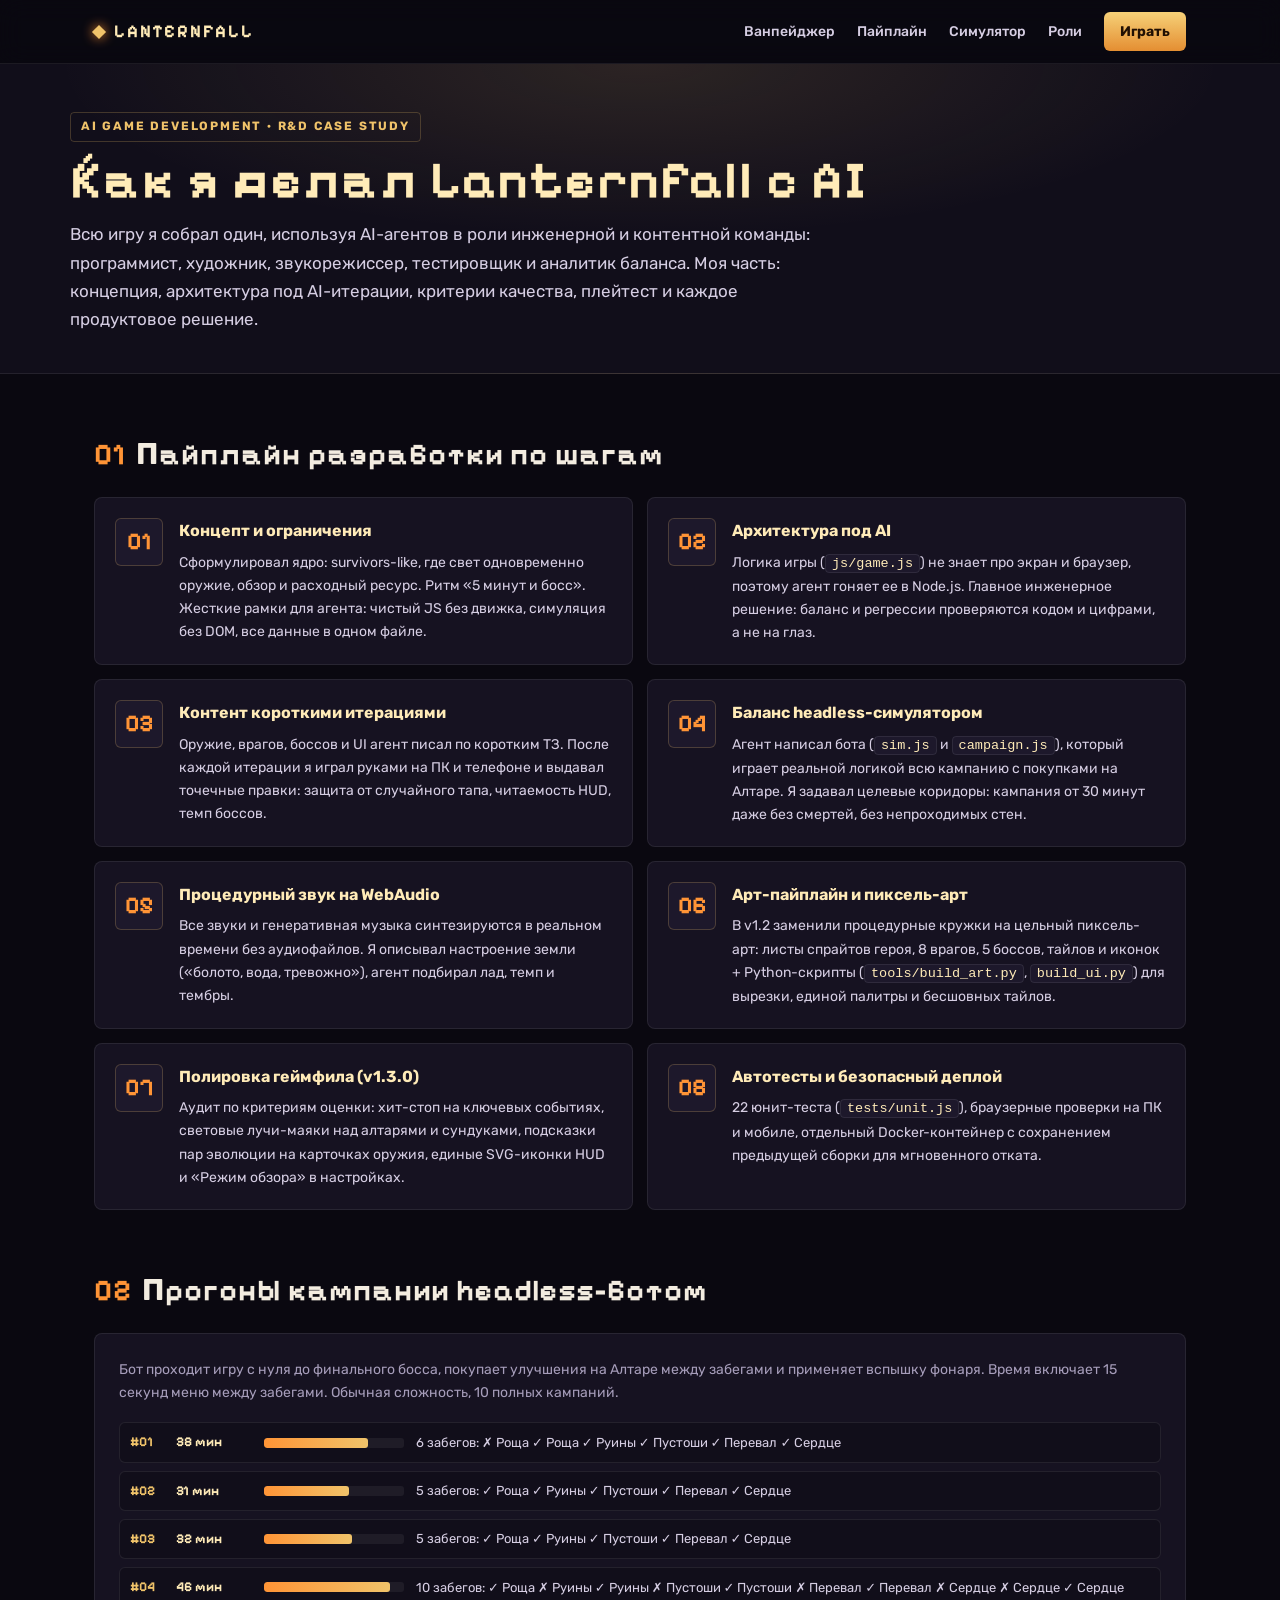
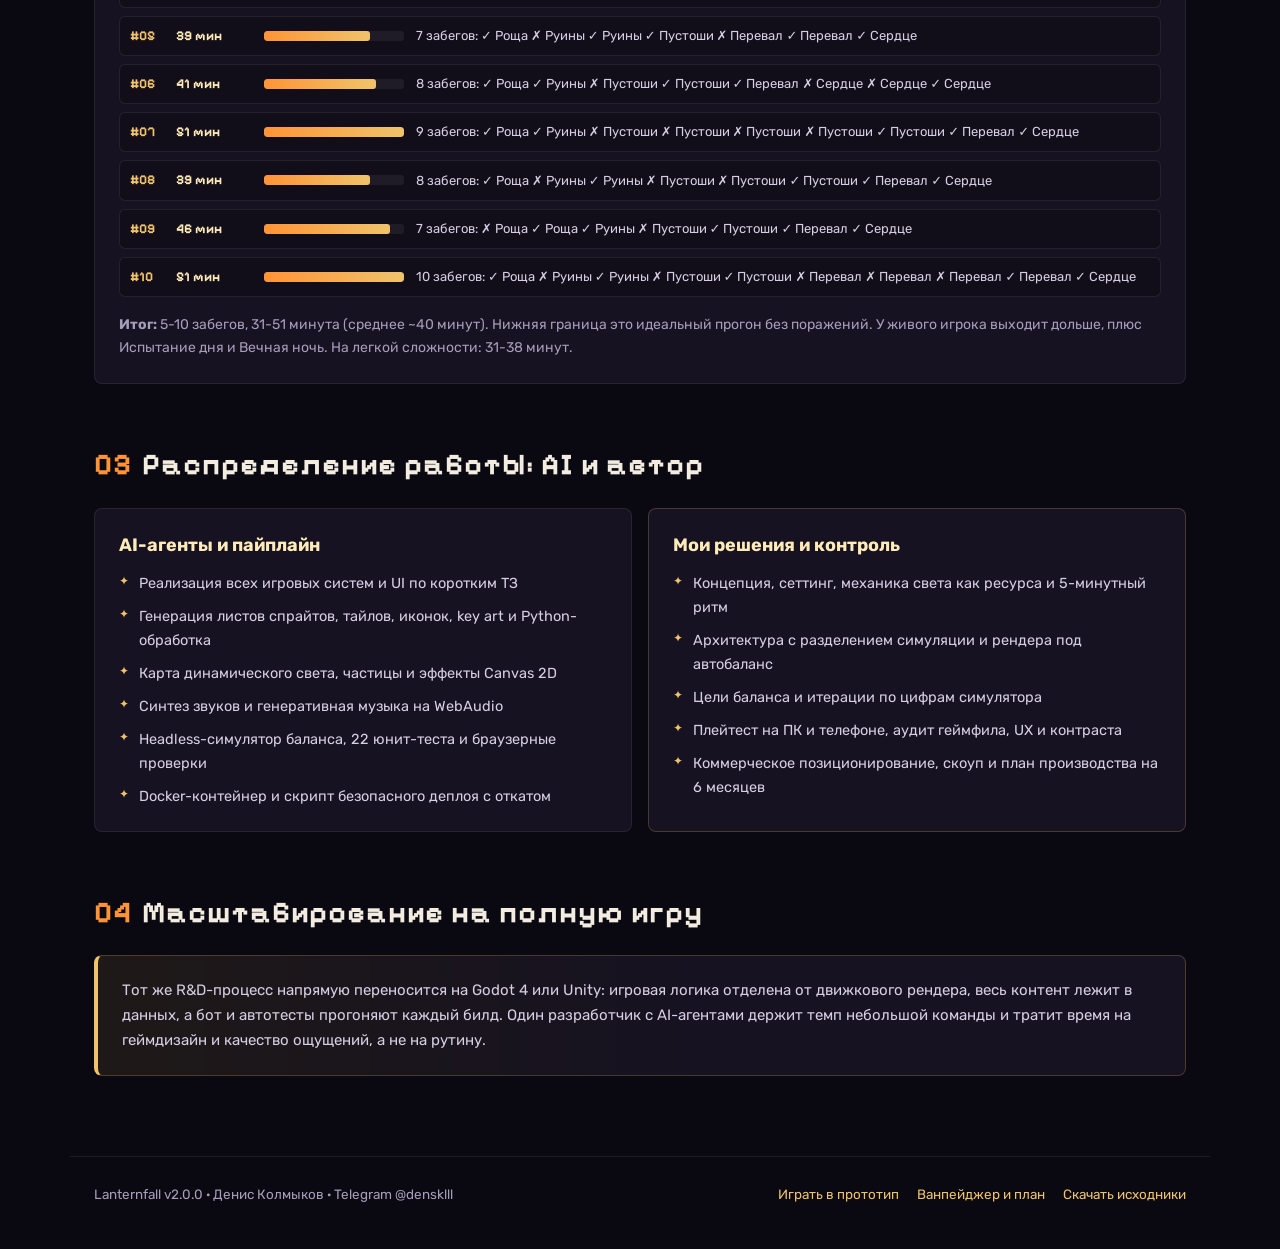
==== aiprocess.html @ 5cd92231 "Lanternfall v2.0.0: pixel-art portraits, 4-frame hero walk, biome banners, animated UI, A-level pitc" ====
<!doctype html>
<html lang="ru">
<head>
<meta charset="utf-8">
<meta name="viewport" content="width=device-width, initial-scale=1">
<title>Lanternfall · Как я делал игру с AI</title>
<meta property="og:title" content="Lanternfall: как я делал игру с AI">
<meta property="og:image" content="https://aivmake.ru/lanternfall/assets/keyart.jpg">
<style>
  @font-face { font-family: 'Pixelify Sans'; font-weight: 400 700; font-display: swap; src: url(assets/fonts/pixelify-cyr.woff2) format('woff2'); unicode-range: U+0301, U+0400-045F, U+0490-0491, U+04B0-04B1, U+2116; }
  @font-face { font-family: 'Pixelify Sans'; font-weight: 400 700; font-display: swap; src: url(assets/fonts/pixelify-lat.woff2) format('woff2'); unicode-range: U+0000-00FF, U+0131, U+0152-0153, U+2000-206F, U+20AC, U+2122, U+2191, U+2193, U+2212; }
  @font-face { font-family: 'Rubik'; font-weight: 400 800; font-display: swap; src: url(assets/fonts/rubik-cyr.woff2) format('woff2'); unicode-range: U+0301, U+0400-045F, U+0490-0491, U+04B0-04B1, U+2116; }
  @font-face { font-family: 'Rubik'; font-weight: 400 800; font-display: swap; src: url(assets/fonts/rubik-lat.woff2) format('woff2'); unicode-range: U+0000-00FF, U+0131, U+0152-0153, U+2000-206F, U+20AC, U+2122, U+2191, U+2193, U+2212; }

  :root {
    --bg: #0a0810; --bg-2: #110e1a; --card: #161221; --card-hi: #1d182b;
    --gold: #f0c36a; --gold-hi: #ffebb8; --ember: #ff9436;
    --text: #f3ece0; --text-2: #d6cee3; --muted: #a69dba;
    --line: rgba(240, 195, 106, 0.22); --line-soft: rgba(255, 255, 255, 0.08);
    --pix: 'Pixelify Sans', 'Rubik', system-ui, sans-serif;
    --sans: 'Rubik', system-ui, -apple-system, sans-serif;
  }
  * { box-sizing: border-box; }
  body { margin: 0; background: var(--bg); color: var(--text); font: 15px/1.65 var(--sans); -webkit-font-smoothing: antialiased; }
  a { color: var(--gold); text-decoration: none; }
  a:hover { color: var(--gold-hi); }

  .topbar {
    position: sticky; top: 0; z-index: 40;
    background: rgba(10, 8, 16, 0.88); backdrop-filter: blur(12px);
    border-bottom: 1px solid var(--line-soft);
  }
  .topbar-in {
    max-width: 1140px; margin: 0 auto; padding: 12px 24px;
    display: flex; align-items: center; justify-content: space-between; gap: 16px;
  }
  .brand { display: flex; align-items: center; gap: 10px; font-family: var(--pix); font-weight: 700; font-size: 18px; letter-spacing: 2px; color: var(--gold-hi); }
  .brand-dot { width: 10px; height: 10px; background: var(--gold); box-shadow: 0 0 12px var(--ember); transform: rotate(45deg); display: inline-block; }
  .nav-links { display: flex; align-items: center; gap: 22px; font-size: 14px; font-weight: 500; }
  .nav-links a { color: var(--text-2); }
  .nav-links a:hover { color: var(--gold-hi); }
  .nav-cta { padding: 8px 16px; background: linear-gradient(180deg, #f6d178, #e48e32); color: #211003 !important; font-weight: 700; border-radius: 6px; }

  .page-head {
    background: radial-gradient(ellipse 65% 80% at 50% 0%, rgba(240, 195, 106, 0.12), transparent 70%), var(--bg-2);
    border-bottom: 1px solid var(--line-soft); padding: 48px 24px 40px;
  }
  .page-head-in { max-width: 1140px; margin: 0 auto; }
  .eyebrow {
    display: inline-block; font-size: 12px; font-weight: 700; letter-spacing: 1.8px; text-transform: uppercase;
    color: var(--gold); border: 1px solid var(--line); padding: 4px 10px; border-radius: 4px; margin-bottom: 12px;
  }
  h1 { margin: 0; font-family: var(--pix); font-size: clamp(32px, 5vw, 52px); color: var(--gold-hi); letter-spacing: 2px; line-height: 1.05; }
  .lead { margin: 12px 0 0; font-size: 17px; color: var(--text-2); max-width: 760px; }

  main { max-width: 1140px; margin: 0 auto; padding: 0 24px 80px; }
  section { margin-top: 56px; }
  h2 { margin: 0 0 18px; font-family: var(--pix); font-size: clamp(22px, 3vw, 30px); color: var(--text); letter-spacing: 1px; }
  .sec-num { color: var(--ember); margin-right: 10px; }
  code { background: var(--card-hi); border: 1px solid var(--line-soft); padding: 1px 6px; border-radius: 4px; font-size: 13.5px; color: var(--gold-hi); }

  /* Pipeline Steps 2-col */
  .steps { display: grid; grid-template-columns: repeat(2, 1fr); gap: 14px; }
  .step {
    background: var(--card); border: 1px solid var(--line-soft); border-radius: 8px;
    padding: 20px; display: flex; gap: 16px; align-items: flex-start;
  }
  .step-n {
    font-family: var(--pix); font-size: 24px; font-weight: 700; color: var(--ember);
    background: var(--card-hi); border: 1px solid var(--line); border-radius: 6px;
    min-width: 48px; height: 48px; display: grid; place-items: center; flex-shrink: 0;
  }
  .step h3 { margin: 0 0 6px; font-size: 16px; color: var(--gold-hi); }
  .step p { margin: 0; font-size: 14px; color: var(--text-2); }

  /* Sim Chart + Table */
  .sim-panel { background: var(--card); border: 1px solid var(--line-soft); border-radius: 8px; padding: 24px; }
  .sim-sub { color: var(--muted); font-size: 14px; margin: 0 0 18px; }
  .runs { display: flex; flex-direction: column; gap: 8px; }
  .run-row {
    display: grid; grid-template-columns: 34px 76px 140px 1fr; align-items: center; gap: 12px;
    padding: 8px 10px; background: var(--bg-2); border: 1px solid var(--line-soft); border-radius: 6px; font-size: 13.5px;
  }
  .run-id { font-family: var(--pix); color: var(--gold); font-weight: 700; }
  .run-min { font-family: var(--pix); color: var(--gold-hi); font-weight: 700; }
  .run-bar-wrap { height: 10px; background: rgba(255, 255, 255, 0.06); border-radius: 3px; position: relative; overflow: hidden; }
  .run-bar { height: 100%; background: linear-gradient(90deg, var(--ember), var(--gold)); border-radius: 3px; }
  .run-seq { color: var(--text-2); font-size: 13px; }
  .sim-foot { margin: 16px 0 0; font-size: 14px; color: var(--muted); }

  /* Split Responsibility */
  .split { display: grid; grid-template-columns: 1fr 1fr; gap: 16px; }
  .box { background: var(--card); border: 1px solid var(--line-soft); border-radius: 8px; padding: 22px 24px; }
  .box.hi { border-color: var(--line); }
  .box h3 { margin: 0 0 12px; font-size: 18px; color: var(--gold-hi); }
  .box ul { list-style: none; padding: 0; margin: 0; display: flex; flex-direction: column; gap: 9px; }
  .box li { position: relative; padding-left: 20px; font-size: 14.5px; color: var(--text-2); }
  .box li::before { content: '✦'; position: absolute; left: 0; color: var(--gold); font-size: 12px; }

  .scale-box {
    background: linear-gradient(90deg, rgba(240, 195, 106, 0.09), var(--card) 55%);
    border: 1px solid var(--line); border-left: 4px solid var(--gold); border-radius: 8px; padding: 22px 24px;
  }
  .scale-box p { margin: 0; font-size: 15px; color: var(--text-2); }

  footer {
    max-width: 1140px; margin: 0 auto; padding: 26px 24px 48px;
    border-top: 1px solid var(--line-soft); display: flex; justify-content: space-between; align-items: center; flex-wrap: wrap; gap: 12px;
    font-size: 13.5px; color: var(--muted);
  }
  .foot-links { display: flex; gap: 18px; flex-wrap: wrap; }

  @media (max-width: 860px) {
    .steps, .split { grid-template-columns: 1fr; }
    .run-row { grid-template-columns: 30px 64px 90px 1fr; gap: 8px; }
  }
  @media (max-width: 600px) {
    .nav-links a:not(.nav-cta) { display: none; }
    .run-row { grid-template-columns: 28px 60px 1fr; }
    .run-bar-wrap { display: none; }
  }
</style>
</head>
<body>

<nav class="topbar">
  <div class="topbar-in">
    <a class="brand" href="./"><i class="brand-dot"></i> LANTERNFALL</a>
    <div class="nav-links">
      <a href="onepager.html">Ванпейджер</a>
      <a href="#steps">Пайплайн</a>
      <a href="#sim">Симулятор</a>
      <a href="#split">Роли</a>
      <a class="nav-cta" href="./">Играть</a>
    </div>
  </div>
</nav>

<header class="page-head">
  <div class="page-head-in">
    <span class="eyebrow">AI Game Development · R&amp;D Case Study</span>
    <h1>Как я делал Lanternfall с AI</h1>
    <p class="lead">Всю игру я собрал один, используя AI-агентов в роли инженерной и контентной команды: программист, художник, звукорежиссер, тестировщик и аналитик баланса. Моя часть: концепция, архитектура под AI-итерации, критерии качества, плейтест и каждое продуктовое решение.</p>
  </div>
</header>

<main>
  <section id="steps">
    <h2><span class="sec-num">01</span>Пайплайн разработки по шагам</h2>
    <div class="steps">
      <div class="step"><div class="step-n">01</div><div><h3>Концепт и ограничения</h3><p>Сформулировал ядро: survivors-like, где свет одновременно оружие, обзор и расходный ресурс. Ритм «5 минут и босс». Жесткие рамки для агента: чистый JS без движка, симуляция без DOM, все данные в одном файле.</p></div></div>
      <div class="step"><div class="step-n">02</div><div><h3>Архитектура под AI</h3><p>Логика игры (<code>js/game.js</code>) не знает про экран и браузер, поэтому агент гоняет ее в Node.js. Главное инженерное решение: баланс и регрессии проверяются кодом и цифрами, а не на глаз.</p></div></div>
      <div class="step"><div class="step-n">03</div><div><h3>Контент короткими итерациями</h3><p>Оружие, врагов, боссов и UI агент писал по коротким ТЗ. После каждой итерации я играл руками на ПК и телефоне и выдавал точечные правки: защита от случайного тапа, читаемость HUD, темп боссов.</p></div></div>
      <div class="step"><div class="step-n">04</div><div><h3>Баланс headless-симулятором</h3><p>Агент написал бота (<code>sim.js</code> и <code>campaign.js</code>), который играет реальной логикой всю кампанию с покупками на Алтаре. Я задавал целевые коридоры: кампания от 30 минут даже без смертей, без непроходимых стен.</p></div></div>
      <div class="step"><div class="step-n">05</div><div><h3>Процедурный звук на WebAudio</h3><p>Все звуки и генеративная музыка синтезируются в реальном времени без аудиофайлов. Я описывал настроение земли («болото, вода, тревожно»), агент подбирал лад, темп и тембры.</p></div></div>
      <div class="step"><div class="step-n">06</div><div><h3>Арт-пайплайн и пиксель-арт</h3><p>В v1.2 заменили процедурные кружки на цельный пиксель-арт: листы спрайтов героя, 8 врагов, 5 боссов, тайлов и иконок + Python-скрипты (<code>tools/build_art.py</code>, <code>build_ui.py</code>) для вырезки, единой палитры и бесшовных тайлов.</p></div></div>
      <div class="step"><div class="step-n">07</div><div><h3>Полировка геймфила (v1.3.0)</h3><p>Аудит по критериям оценки: хит-стоп на ключевых событиях, световые лучи-маяки над алтарями и сундуками, подсказки пар эволюции на карточках оружия, единые SVG-иконки HUD и «Режим обзора» в настройках.</p></div></div>
      <div class="step"><div class="step-n">08</div><div><h3>Автотесты и безопасный деплой</h3><p>22 юнит-теста (<code>tests/unit.js</code>), браузерные проверки на ПК и мобиле, отдельный Docker-контейнер с сохранением предыдущей сборки для мгновенного отката.</p></div></div>
    </div>
  </section>

  <section id="sim">
    <h2><span class="sec-num">02</span>Прогоны кампании headless-ботом</h2>
    <div class="sim-panel">
      <p class="sim-sub">Бот проходит игру с нуля до финального босса, покупает улучшения на Алтаре между забегами и применяет вспышку фонаря. Время включает 15 секунд меню между забегами. Обычная сложность, 10 полных кампаний.</p>
      <div class="runs">
        <div class="run-row"><span class="run-id">#01</span><span class="run-min">38 мин</span><div class="run-bar-wrap"><div class="run-bar" style="width:74%"></div></div><span class="run-seq">6 забегов: ✗ Роща ✓ Роща ✓ Руины ✓ Пустоши ✓ Перевал ✓ Сердце</span></div>
        <div class="run-row"><span class="run-id">#02</span><span class="run-min">31 мин</span><div class="run-bar-wrap"><div class="run-bar" style="width:61%"></div></div><span class="run-seq">5 забегов: ✓ Роща ✓ Руины ✓ Пустоши ✓ Перевал ✓ Сердце</span></div>
        <div class="run-row"><span class="run-id">#03</span><span class="run-min">32 мин</span><div class="run-bar-wrap"><div class="run-bar" style="width:63%"></div></div><span class="run-seq">5 забегов: ✓ Роща ✓ Руины ✓ Пустоши ✓ Перевал ✓ Сердце</span></div>
        <div class="run-row"><span class="run-id">#04</span><span class="run-min">46 мин</span><div class="run-bar-wrap"><div class="run-bar" style="width:90%"></div></div><span class="run-seq">10 забегов: ✓ Роща ✗ Руины ✓ Руины ✗ Пустоши ✓ Пустоши ✗ Перевал ✓ Перевал ✗ Сердце ✗ Сердце ✓ Сердце</span></div>
        <div class="run-row"><span class="run-id">#05</span><span class="run-min">39 мин</span><div class="run-bar-wrap"><div class="run-bar" style="width:76%"></div></div><span class="run-seq">7 забегов: ✓ Роща ✗ Руины ✓ Руины ✓ Пустоши ✗ Перевал ✓ Перевал ✓ Сердце</span></div>
        <div class="run-row"><span class="run-id">#06</span><span class="run-min">41 мин</span><div class="run-bar-wrap"><div class="run-bar" style="width:80%"></div></div><span class="run-seq">8 забегов: ✓ Роща ✓ Руины ✗ Пустоши ✓ Пустоши ✓ Перевал ✗ Сердце ✗ Сердце ✓ Сердце</span></div>
        <div class="run-row"><span class="run-id">#07</span><span class="run-min">51 мин</span><div class="run-bar-wrap"><div class="run-bar" style="width:100%"></div></div><span class="run-seq">9 забегов: ✓ Роща ✓ Руины ✗ Пустоши ✗ Пустоши ✗ Пустоши ✗ Пустоши ✓ Пустоши ✓ Перевал ✓ Сердце</span></div>
        <div class="run-row"><span class="run-id">#08</span><span class="run-min">39 мин</span><div class="run-bar-wrap"><div class="run-bar" style="width:76%"></div></div><span class="run-seq">8 забегов: ✓ Роща ✗ Руины ✓ Руины ✗ Пустоши ✗ Пустоши ✓ Пустоши ✓ Перевал ✓ Сердце</span></div>
        <div class="run-row"><span class="run-id">#09</span><span class="run-min">46 мин</span><div class="run-bar-wrap"><div class="run-bar" style="width:90%"></div></div><span class="run-seq">7 забегов: ✗ Роща ✓ Роща ✓ Руины ✗ Пустоши ✓ Пустоши ✓ Перевал ✓ Сердце</span></div>
        <div class="run-row"><span class="run-id">#10</span><span class="run-min">51 мин</span><div class="run-bar-wrap"><div class="run-bar" style="width:100%"></div></div><span class="run-seq">10 забегов: ✓ Роща ✗ Руины ✓ Руины ✗ Пустоши ✓ Пустоши ✗ Перевал ✗ Перевал ✗ Перевал ✓ Перевал ✓ Сердце</span></div>
      </div>
      <p class="sim-foot"><b>Итог:</b> 5-10 забегов, 31-51 минута (среднее ~40 минут). Нижняя граница это идеальный прогон без поражений. У живого игрока выходит дольше, плюс Испытание дня и Вечная ночь. На легкой сложности: 31-38 минут.</p>
    </div>
  </section>

  <section id="split">
    <h2><span class="sec-num">03</span>Распределение работы: AI и автор</h2>
    <div class="split">
      <div class="box">
        <h3>AI-агенты и пайплайн</h3>
        <ul>
          <li>Реализация всех игровых систем и UI по коротким ТЗ</li>
          <li>Генерация листов спрайтов, тайлов, иконок, key art и Python-обработка</li>
          <li>Карта динамического света, частицы и эффекты Canvas 2D</li>
          <li>Синтез звуков и генеративная музыка на WebAudio</li>
          <li>Headless-симулятор баланса, 22 юнит-теста и браузерные проверки</li>
          <li>Docker-контейнер и скрипт безопасного деплоя с откатом</li>
        </ul>
      </div>
      <div class="box hi">
        <h3>Мои решения и контроль</h3>
        <ul>
          <li>Концепция, сеттинг, механика света как ресурса и 5-минутный ритм</li>
          <li>Архитектура с разделением симуляции и рендера под автобаланс</li>
          <li>Цели баланса и итерации по цифрам симулятора</li>
          <li>Плейтест на ПК и телефоне, аудит геймфила, UX и контраста</li>
          <li>Коммерческое позиционирование, скоуп и план производства на 6 месяцев</li>
        </ul>
      </div>
    </div>
  </section>

  <section>
    <h2><span class="sec-num">04</span>Масштабирование на полную игру</h2>
    <div class="scale-box">
      <p>Тот же R&amp;D-процесс напрямую переносится на Godot 4 или Unity: игровая логика отделена от движкового рендера, весь контент лежит в данных, а бот и автотесты прогоняют каждый билд. Один разработчик с AI-агентами держит темп небольшой команды и тратит время на геймдизайн и качество ощущений, а не на рутину.</p>
    </div>
  </section>
</main>

<footer>
  <div>Lanternfall v2.0.0 · Денис Колмыков · Telegram @densklll</div>
  <div class="foot-links">
    <a href="./">Играть в прототип</a>
    <a href="onepager.html">Ванпейджер и план</a>
    <a href="lanternfall-src.zip">Скачать исходники</a>
  </div>
</footer>
</body>
</html>
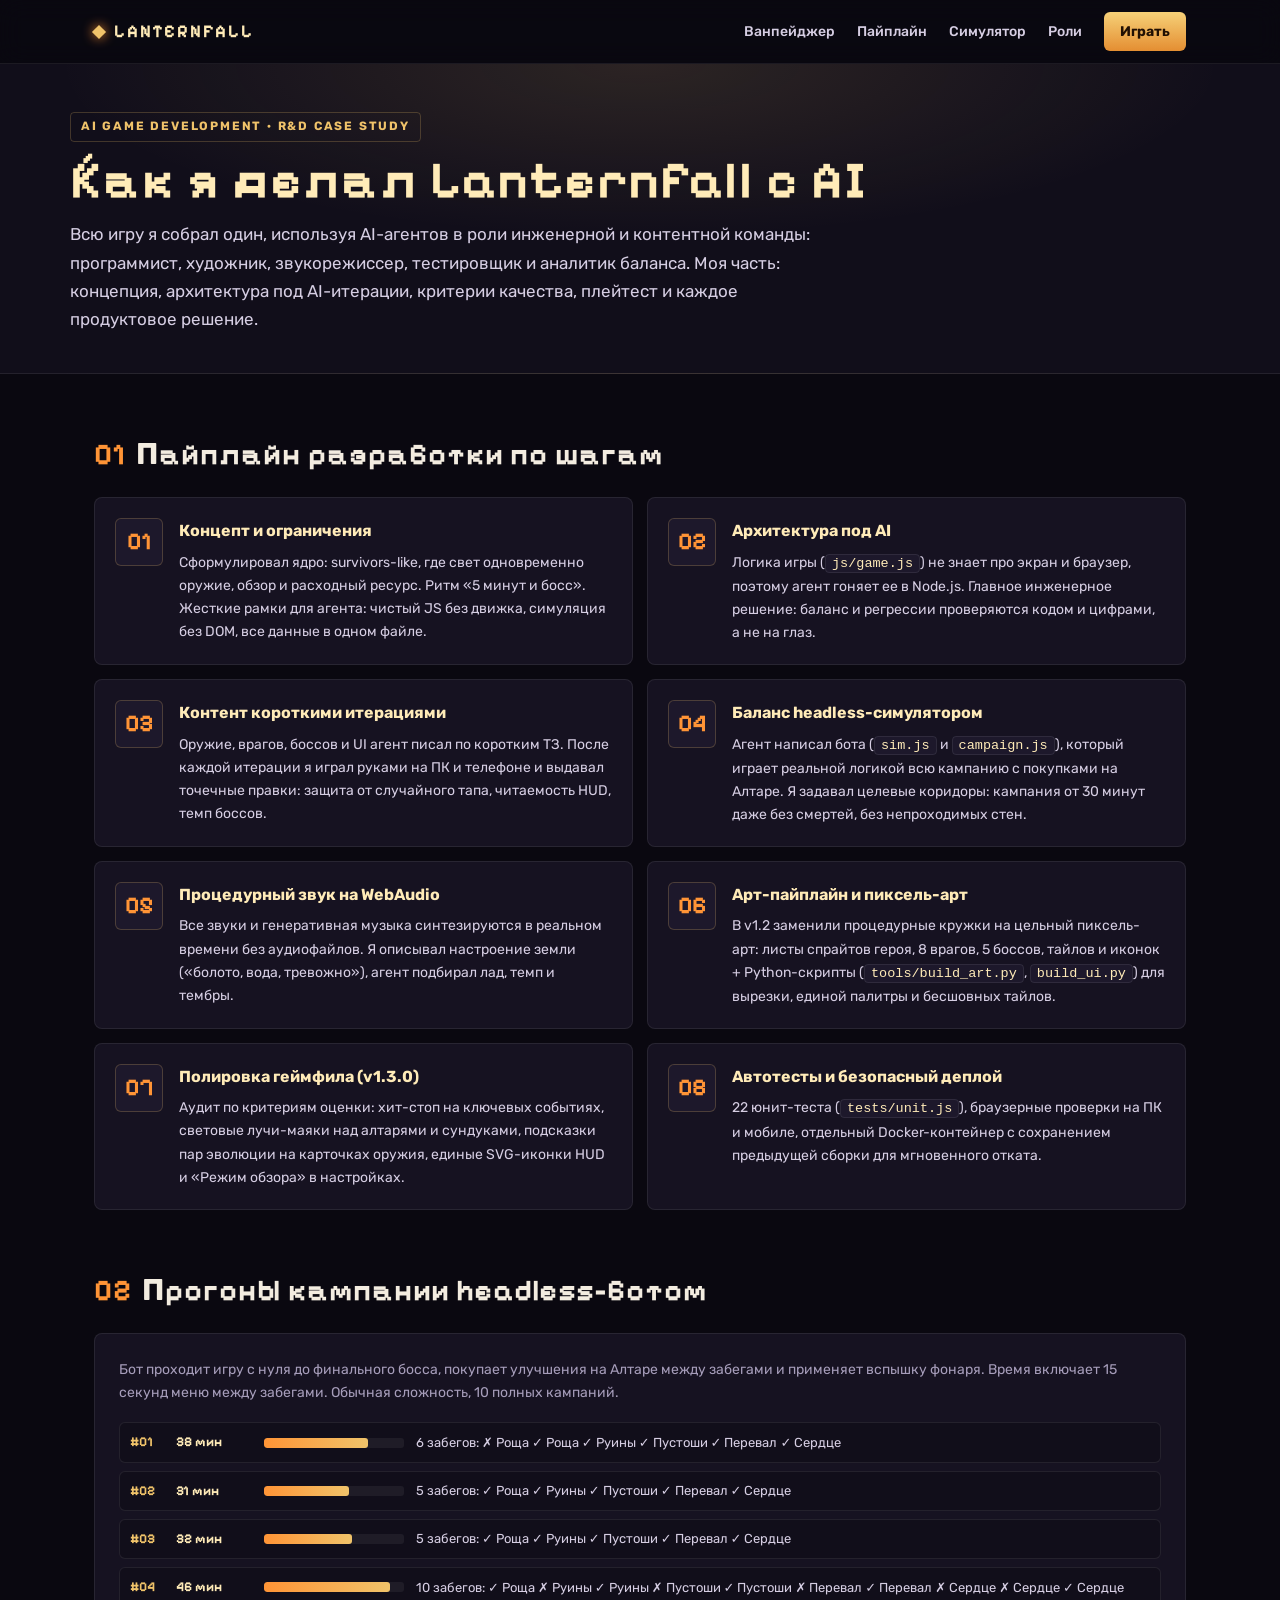
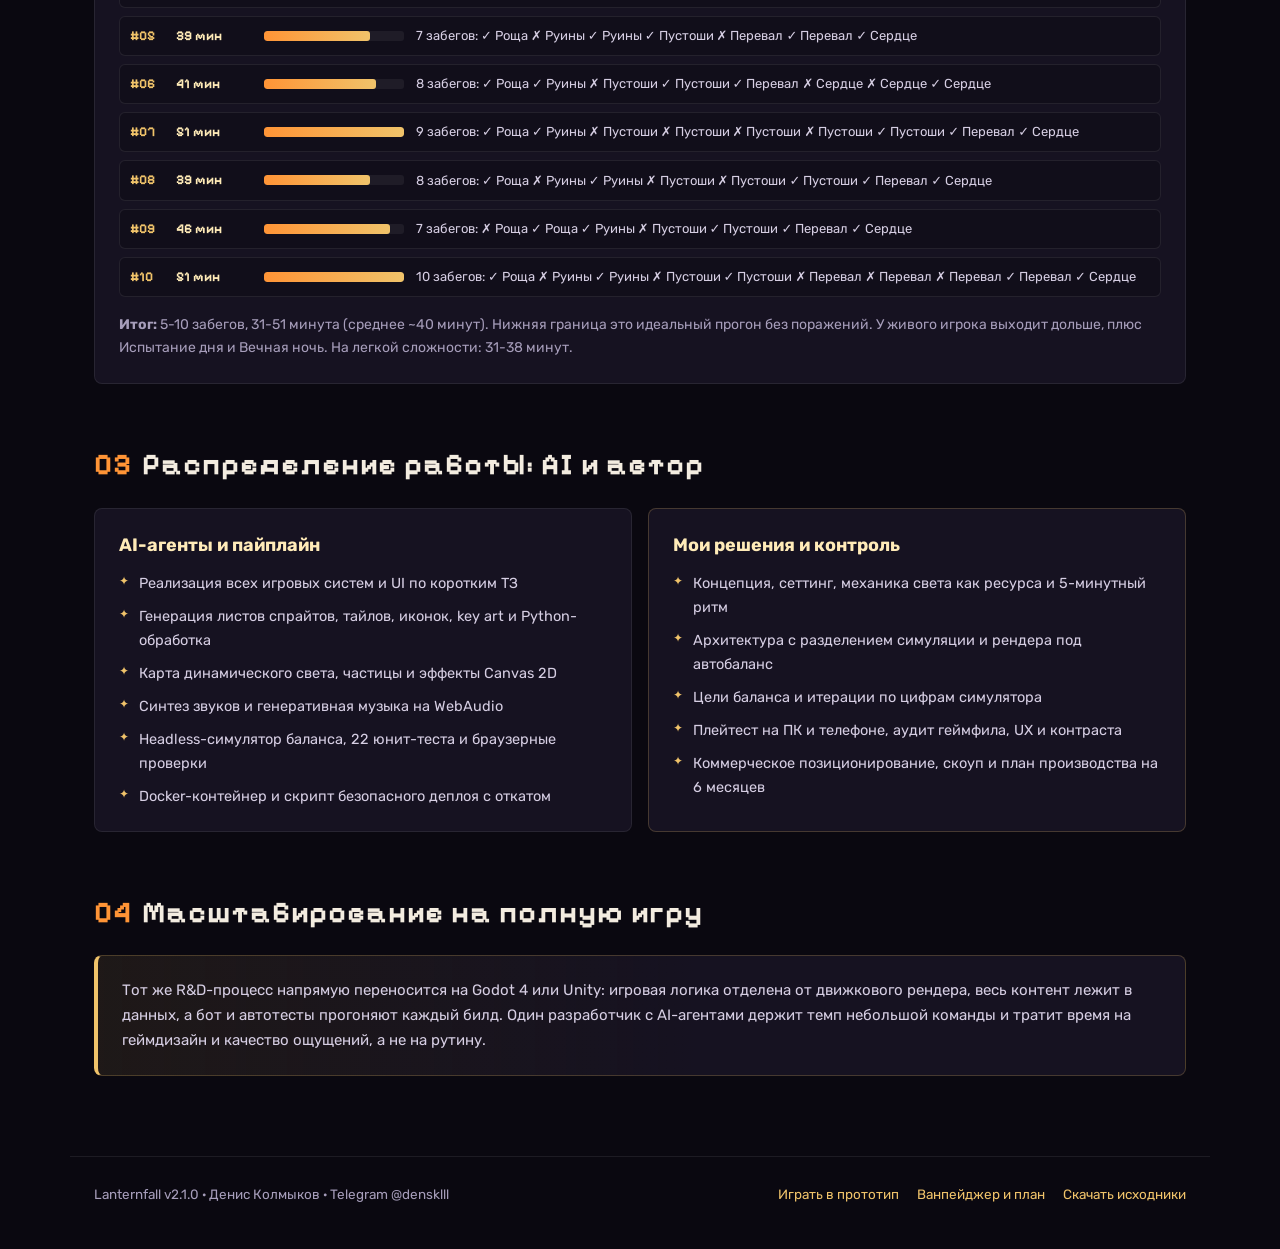
==== commit b9d35eed: "Lanternfall v2.1.0: head-aligned hero walk, solid obstacles + Y-sorting, upgraded Shrine & Meteor VF" ====
--- a/aiprocess.html
+++ b/aiprocess.html
@@ -215,7 +215,7 @@
 </main>
 
 <footer>
-  <div>Lanternfall v2.0.0 · Денис Колмыков · Telegram @densklll</div>
+  <div>Lanternfall v2.1.0 · Денис Колмыков · Telegram @densklll</div>
   <div class="foot-links">
     <a href="./">Играть в прототип</a>
     <a href="onepager.html">Ванпейджер и план</a>
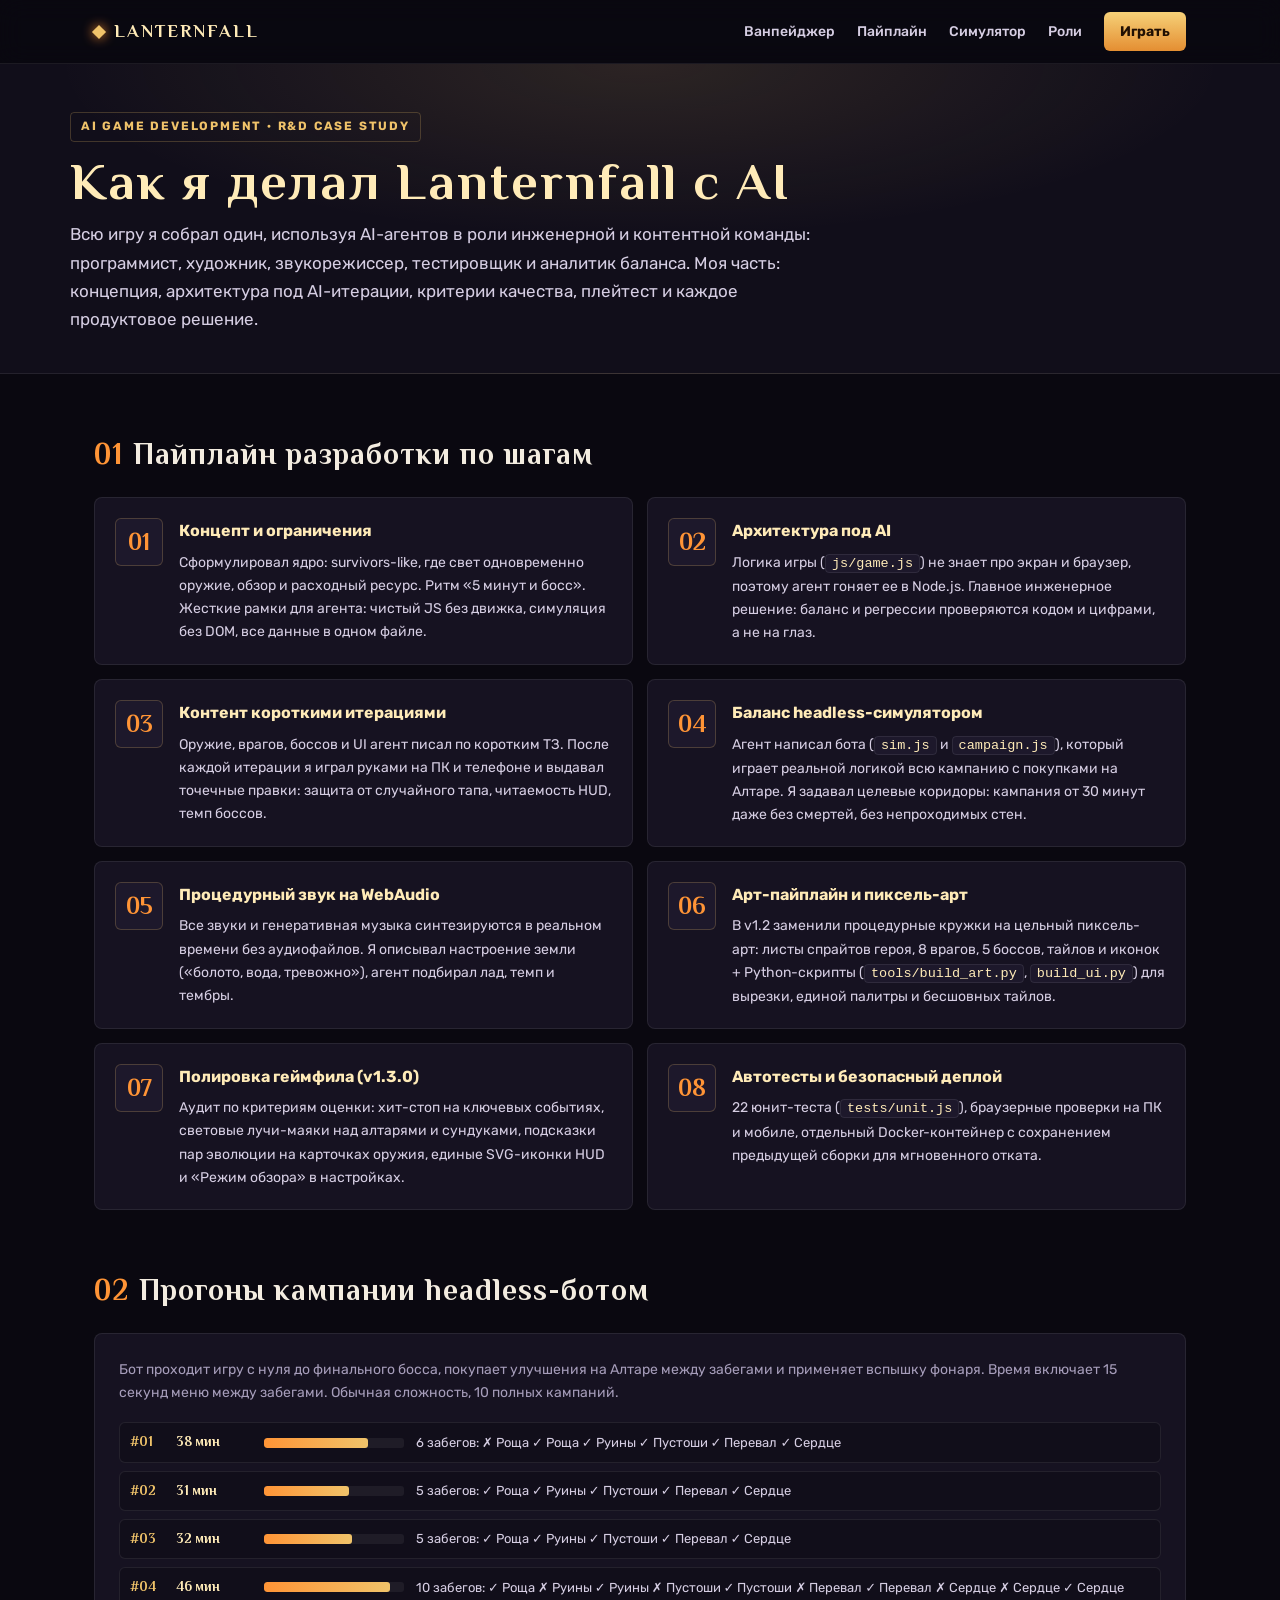
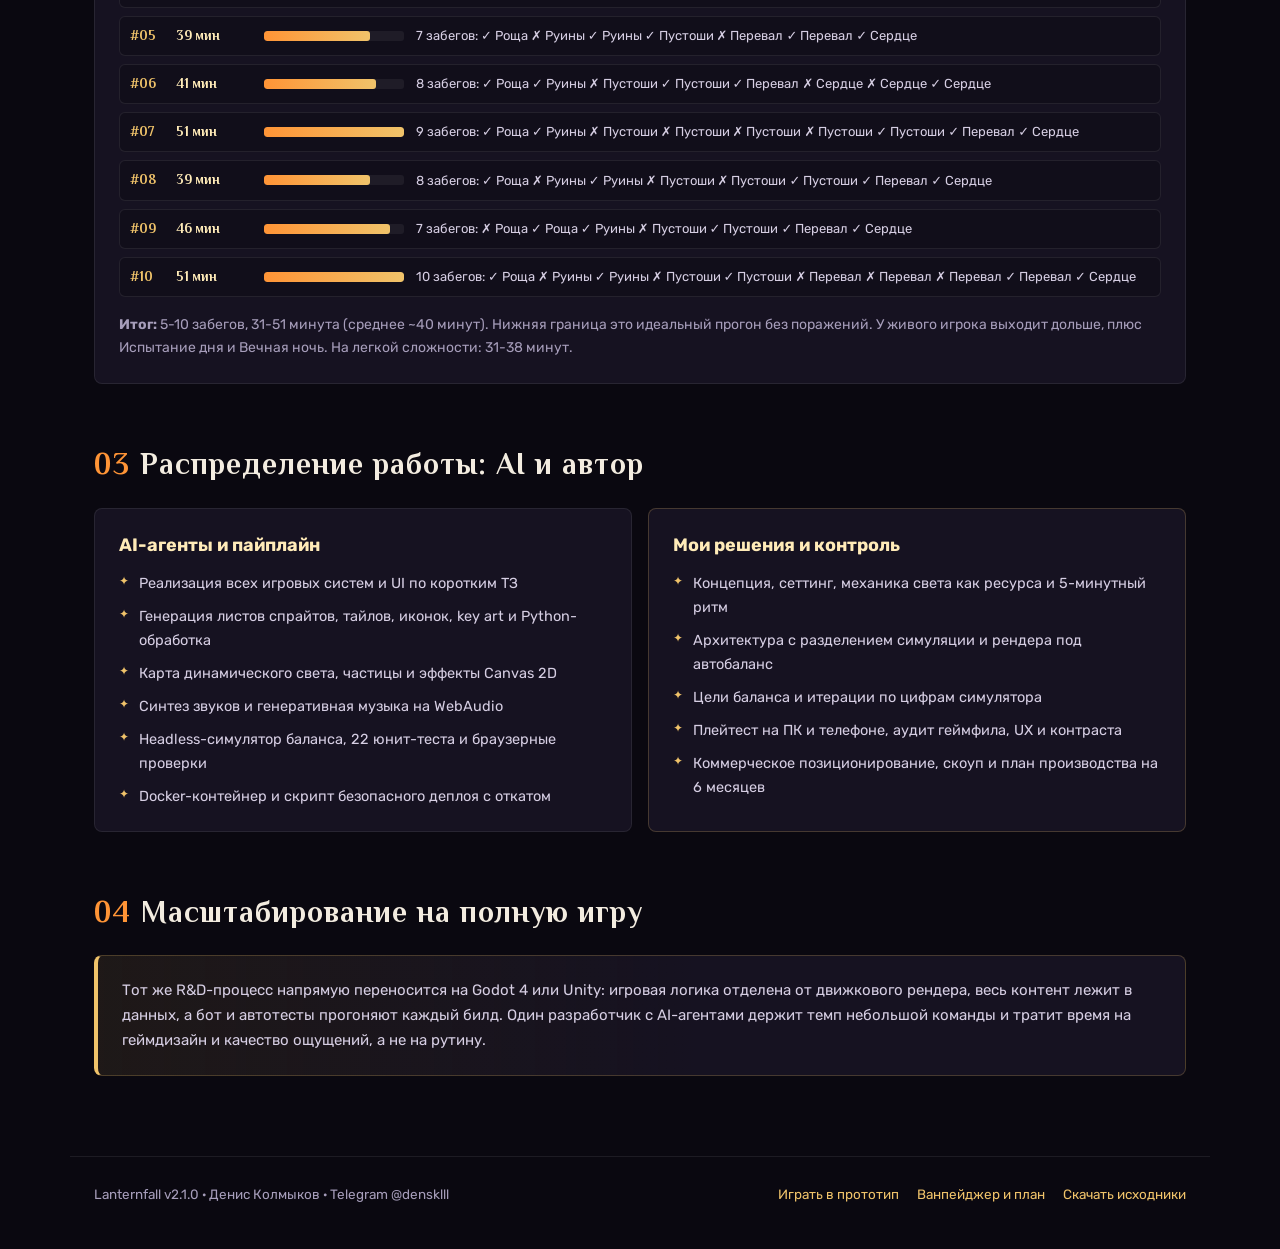
==== commit be9d98bd: "Lanternfall v2.1.1: fix GPU glowSprite leak, 4x faster lightmap & prop cache, Philosopher Cyrillic f" ====
--- a/aiprocess.html
+++ b/aiprocess.html
@@ -7,8 +7,8 @@
 <meta property="og:title" content="Lanternfall: как я делал игру с AI">
 <meta property="og:image" content="https://aivmake.ru/lanternfall/assets/keyart.jpg">
 <style>
-  @font-face { font-family: 'Pixelify Sans'; font-weight: 400 700; font-display: swap; src: url(assets/fonts/pixelify-cyr.woff2) format('woff2'); unicode-range: U+0301, U+0400-045F, U+0490-0491, U+04B0-04B1, U+2116; }
-  @font-face { font-family: 'Pixelify Sans'; font-weight: 400 700; font-display: swap; src: url(assets/fonts/pixelify-lat.woff2) format('woff2'); unicode-range: U+0000-00FF, U+0131, U+0152-0153, U+2000-206F, U+20AC, U+2122, U+2191, U+2193, U+2212; }
+  @font-face { font-family: 'Philosopher'; font-weight: 700; font-display: swap; src: url(assets/fonts/philosopher-cyr.woff2) format('woff2'); unicode-range: U+0301, U+0400-045F, U+0490-0491, U+04B0-04B1, U+2116; }
+  @font-face { font-family: 'Philosopher'; font-weight: 700; font-display: swap; src: url(assets/fonts/philosopher-lat.woff2) format('woff2'); unicode-range: U+0000-00FF, U+0131, U+0152-0153, U+2000-206F, U+20AC, U+2122, U+2191, U+2193, U+2212; }
   @font-face { font-family: 'Rubik'; font-weight: 400 800; font-display: swap; src: url(assets/fonts/rubik-cyr.woff2) format('woff2'); unicode-range: U+0301, U+0400-045F, U+0490-0491, U+04B0-04B1, U+2116; }
   @font-face { font-family: 'Rubik'; font-weight: 400 800; font-display: swap; src: url(assets/fonts/rubik-lat.woff2) format('woff2'); unicode-range: U+0000-00FF, U+0131, U+0152-0153, U+2000-206F, U+20AC, U+2122, U+2191, U+2193, U+2212; }
 
@@ -17,7 +17,7 @@
     --gold: #f0c36a; --gold-hi: #ffebb8; --ember: #ff9436;
     --text: #f3ece0; --text-2: #d6cee3; --muted: #a69dba;
     --line: rgba(240, 195, 106, 0.22); --line-soft: rgba(255, 255, 255, 0.08);
-    --pix: 'Pixelify Sans', 'Rubik', system-ui, sans-serif;
+    --pix: 'Philosopher', 'Rubik', Georgia, serif;
     --sans: 'Rubik', system-ui, -apple-system, sans-serif;
   }
   * { box-sizing: border-box; }
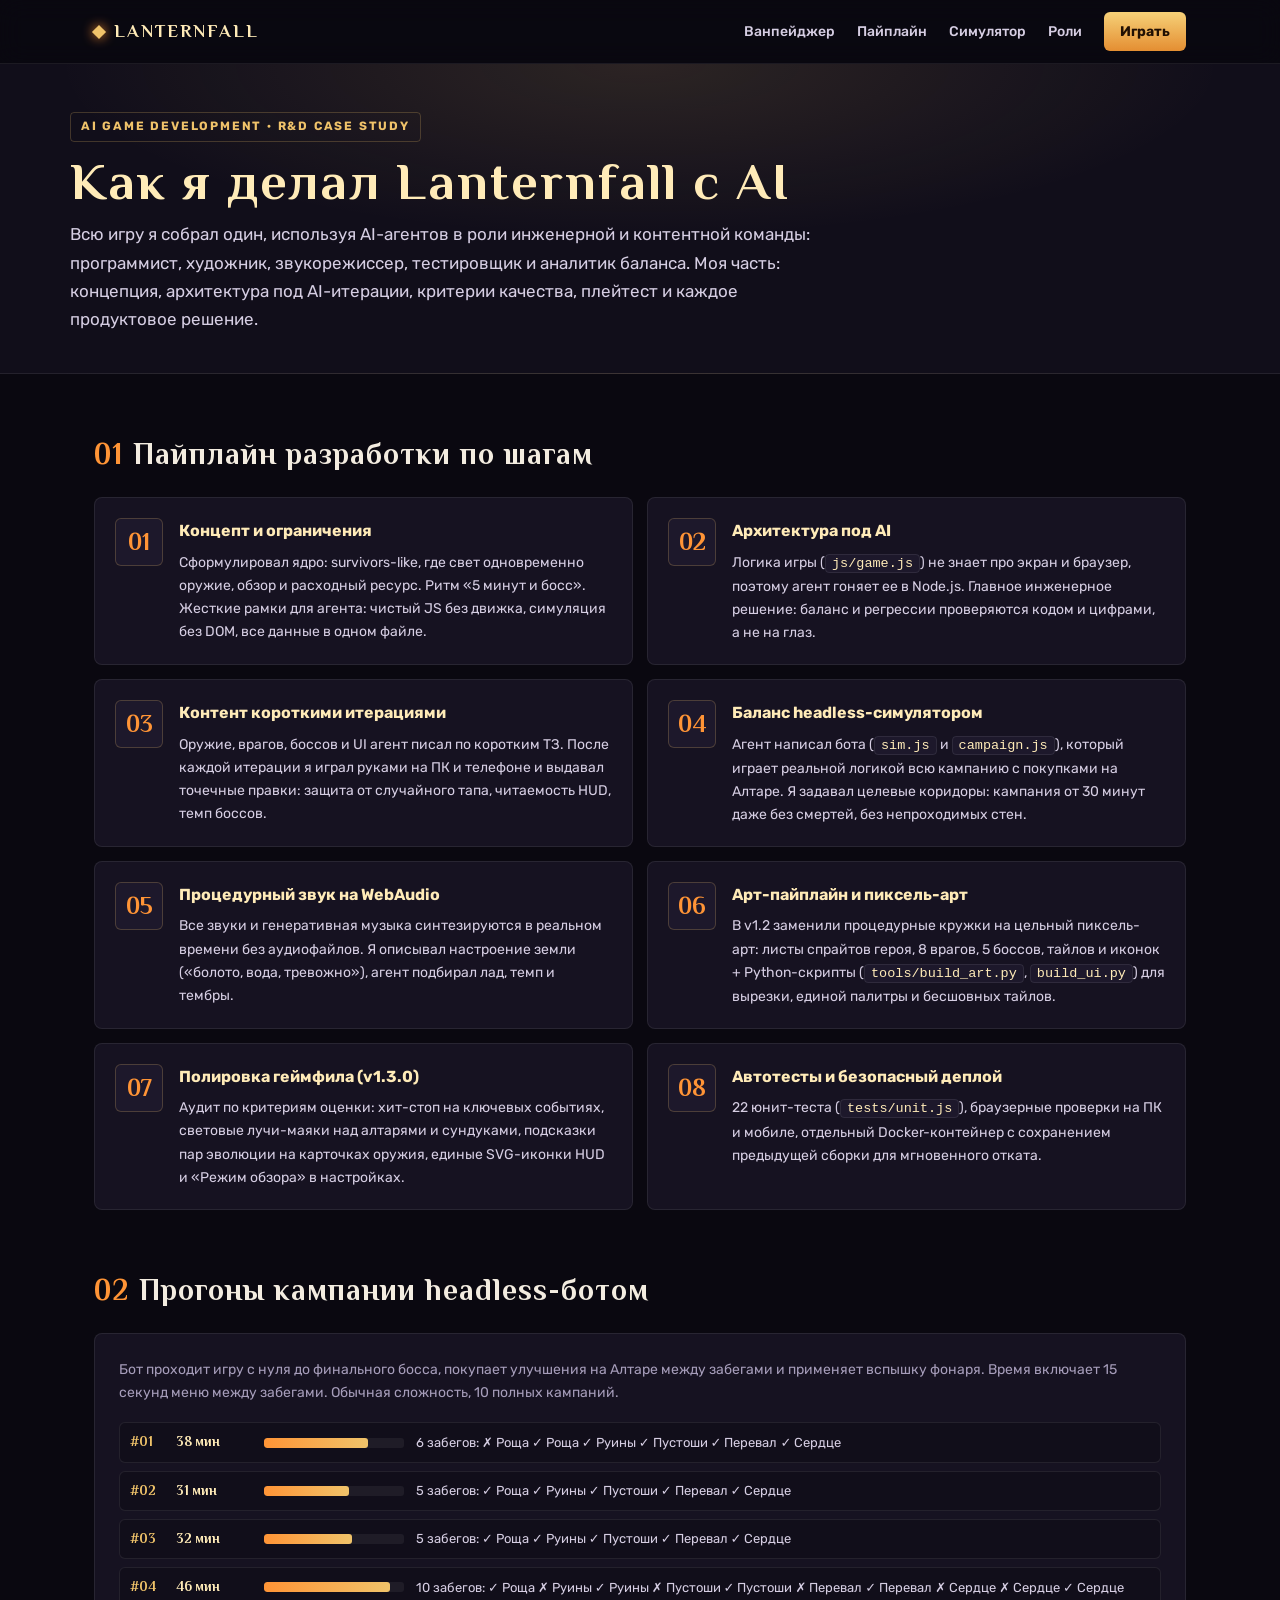
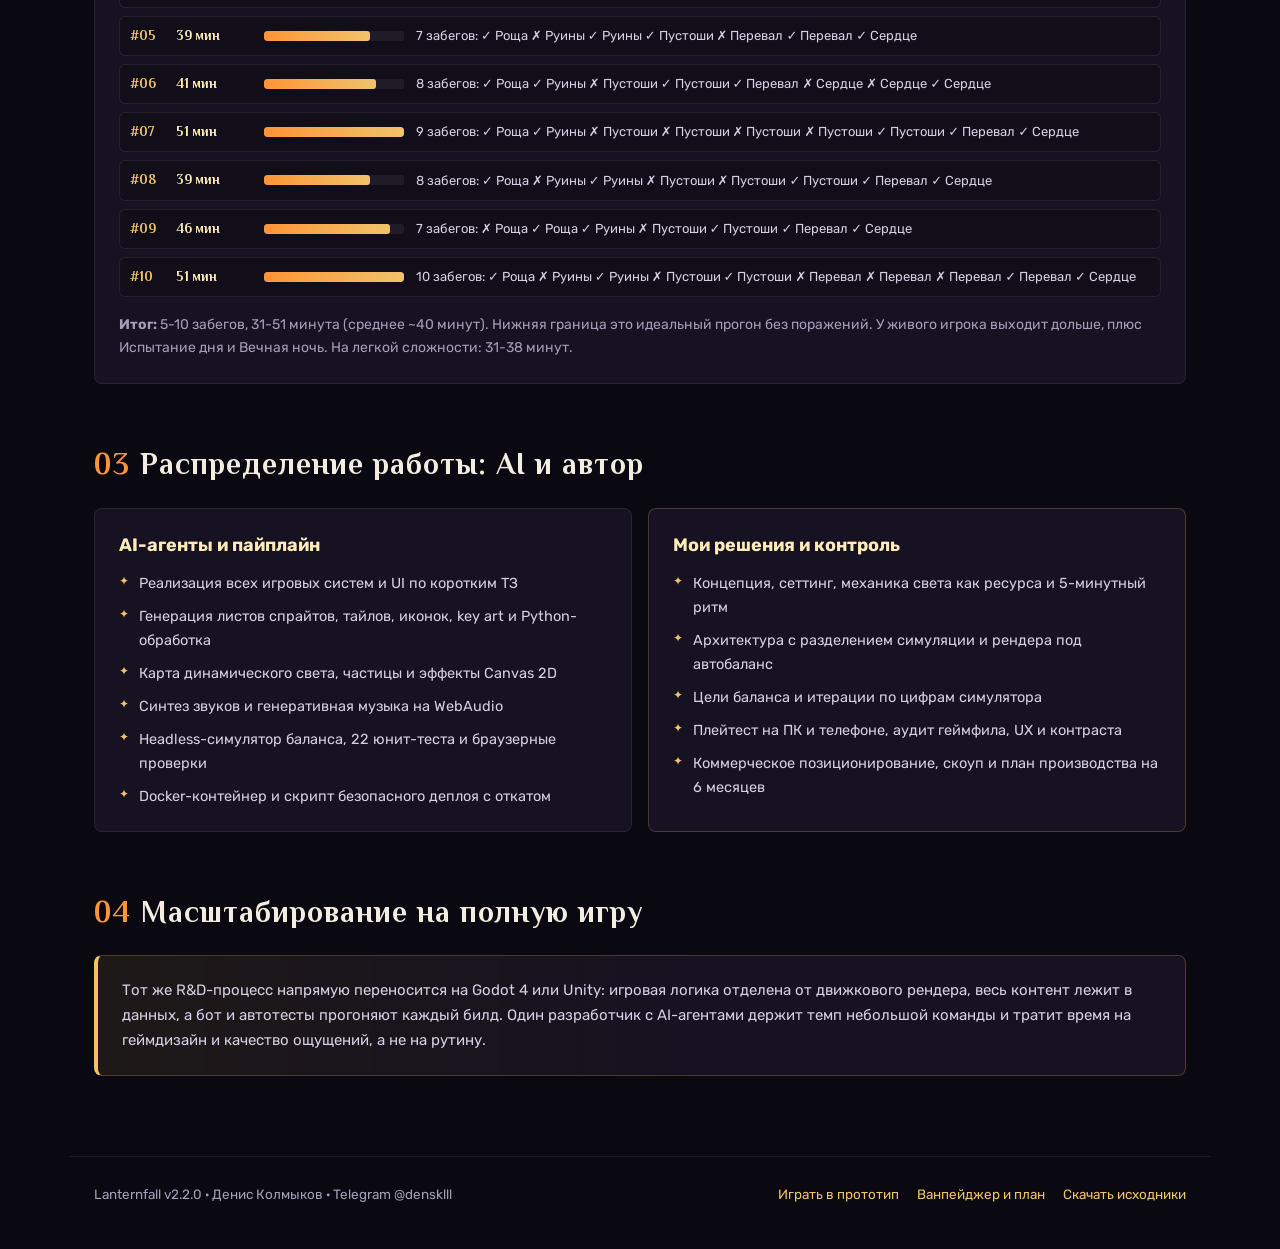
==== commit db5ef81a: "Lanternfall v2.2.0: dopamine combat VFX, kill-streak combo, volumetric feathered light cones & shrin" ====
--- a/aiprocess.html
+++ b/aiprocess.html
@@ -215,7 +215,7 @@
 </main>
 
 <footer>
-  <div>Lanternfall v2.1.0 · Денис Колмыков · Telegram @densklll</div>
+  <div>Lanternfall v2.2.0 · Денис Колмыков · Telegram @densklll</div>
   <div class="foot-links">
     <a href="./">Играть в прототип</a>
     <a href="onepager.html">Ванпейджер и план</a>
